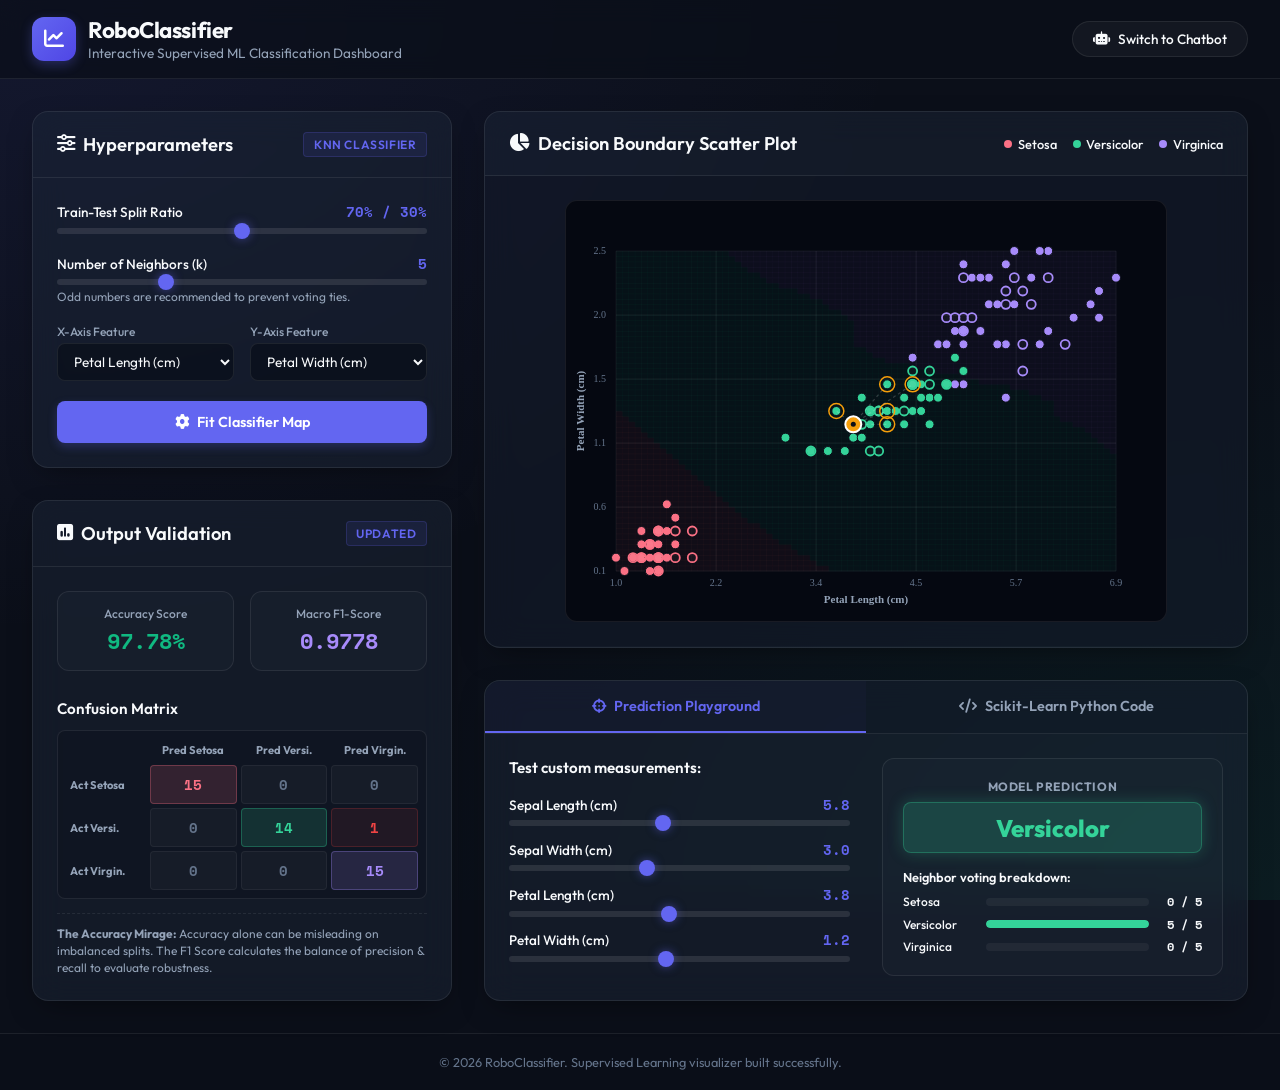
==== classification.html @ 51891d2e "Add Project 2: Data Classification Using AI Visual Simulator and pipeline" ====
<!DOCTYPE html>
<html lang="en">
<head>
    <meta charset="UTF-8">
    <meta name="viewport" content="width=device-width, initial-scale=1.0">
    <title>RoboClassifier - Data Classification Simulator</title>
    <!-- Google Fonts: Outfit & Space Mono -->
    <link rel="preconnect" href="https://fonts.googleapis.com">
    <link rel="preconnect" href="https://fonts.gstatic.com" crossorigin>
    <link href="https://fonts.googleapis.com/css2?family=Outfit:wght@300;400;500;600;700;800&family=Space+Mono:ital,wght@0,400;0,700;1,400;1,700&display=swap" rel="stylesheet">
    <!-- FontAwesome for Premium Icons -->
    <link rel="stylesheet" href="https://cdnjs.cloudflare.com/ajax/libs/font-awesome/6.4.0/css/all.min.css">
    <!-- Main Stylesheet -->
    <link rel="stylesheet" href="classification_styles.css">
</head>
<body>
    <header class="app-header">
        <div class="header-container">
            <div class="brand">
                <div class="brand-icon">
                    <i class="fa-solid fa-chart-line"></i>
                </div>
                <div>
                    <h1>RoboClassifier</h1>
                    <p class="tagline">Interactive Supervised ML Classification Dashboard</p>
                </div>
            </div>
            <nav class="nav-links">
                <a href="index.html" class="nav-link"><i class="fa-solid fa-robot"></i> Switch to Chatbot</a>
            </nav>
        </div>
    </header>

    <main class="dashboard-grid">
        <!-- LEFT COLUMN: Configurations, Controls & Performance Metrics -->
        <section class="left-panel">
            <!-- 1. Model Configurations -->
            <div class="card config-card">
                <div class="card-header">
                    <h2><i class="fa-solid fa-sliders"></i> Hyperparameters</h2>
                    <span class="badge">KNN Classifier</span>
                </div>
                <div class="card-body">
                    <div class="input-group">
                        <div class="slider-header">
                            <label for="split-slider">Train-Test Split Ratio</label>
                            <span class="slider-value" id="split-val">70% / 30%</span>
                        </div>
                        <input type="range" id="split-slider" min="50" max="90" value="70" step="5">
                    </div>

                    <div class="input-group">
                        <div class="slider-header">
                            <label for="k-slider">Number of Neighbors (k)</label>
                            <span class="slider-value" id="k-val">5</span>
                        </div>
                        <input type="range" id="k-slider" min="1" max="15" value="5" step="2">
                        <p class="input-tip">Odd numbers are recommended to prevent voting ties.</p>
                    </div>

                    <div class="axis-selectors">
                        <div class="input-group">
                            <label for="x-axis-select">X-Axis Feature</label>
                            <select id="x-axis-select">
                                <option value="0">Sepal Length (cm)</option>
                                <option value="1">Sepal Width (cm)</option>
                                <option value="2" selected>Petal Length (cm)</option>
                                <option value="3">Petal Width (cm)</option>
                            </select>
                        </div>
                        <div class="input-group">
                            <label for="y-axis-select">Y-Axis Feature</label>
                            <select id="y-axis-select">
                                <option value="0">Sepal Length (cm)</option>
                                <option value="1">Sepal Width (cm)</option>
                                <option value="2">Petal Length (cm)</option>
                                <option value="3" selected>Petal Width (cm)</option>
                            </select>
                        </div>
                    </div>

                    <button class="btn-primary btn-block" id="train-btn">
                        <i class="fa-solid fa-gear"></i> Fit Classifier Map
                    </button>
                </div>
            </div>

            <!-- 2. Performance Metrics Dashboard -->
            <div class="card metrics-card">
                <div class="card-header">
                    <h2><i class="fa-solid fa-square-poll-vertical"></i> Output Validation</h2>
                    <span class="badge" id="metrics-badge">Updated</span>
                </div>
                <div class="card-body">
                    <!-- Metric Cards Grid -->
                    <div class="metrics-summary">
                        <div class="metric-score-card">
                            <div class="score-label">Accuracy Score</div>
                            <div class="score-value text-green" id="accuracy-score-val">0.00%</div>
                        </div>
                        <div class="metric-score-card">
                            <div class="score-label">Macro F1-Score</div>
                            <div class="score-value text-purple" id="f1-score-val">0.0000</div>
                        </div>
                    </div>

                    <!-- Confusion Matrix -->
                    <div class="confusion-matrix-container">
                        <h3>Confusion Matrix</h3>
                        <div class="confusion-grid">
                            <div class="grid-header"></div>
                            <div class="grid-header">Pred Setosa</div>
                            <div class="grid-header">Pred Versi.</div>
                            <div class="grid-header">Pred Virgin.</div>

                            <div class="grid-label">Act Setosa</div>
                            <div class="grid-cell" id="cm-0-0">0</div>
                            <div class="grid-cell" id="cm-0-1">0</div>
                            <div class="grid-cell" id="cm-0-2">0</div>

                            <div class="grid-label">Act Versi.</div>
                            <div class="grid-cell" id="cm-1-0">0</div>
                            <div class="grid-cell" id="cm-1-1">0</div>
                            <div class="grid-cell" id="cm-1-2">0</div>

                            <div class="grid-label">Act Virgin.</div>
                            <div class="grid-cell" id="cm-2-0">0</div>
                            <div class="grid-cell" id="cm-2-1">0</div>
                            <div class="grid-cell" id="cm-2-2">0</div>
                        </div>
                        <p class="metrics-note">
                            <strong>The Accuracy Mirage:</strong> Accuracy alone can be misleading on imbalanced splits. The F1 Score calculates the balance of precision & recall to evaluate robustness.
                        </p>
                    </div>
                </div>
            </div>
        </section>

        <!-- RIGHT COLUMN: Scatter Plot / Boundaries & Prediction playground -->
        <section class="right-panel">
            <!-- 3. Interactive Scatter Plot & Boundary Canvas -->
            <div class="card plot-card">
                <div class="card-header">
                    <h2><i class="fa-solid fa-chart-pie"></i> Decision Boundary Scatter Plot</h2>
                    <div class="plot-legend">
                        <span class="legend-item"><span class="dot setosa"></span> Setosa</span>
                        <span class="legend-item"><span class="dot versicolor"></span> Versicolor</span>
                        <span class="legend-item"><span class="dot virginica"></span> Virginica</span>
                    </div>
                </div>
                <div class="plot-container">
                    <canvas id="scatter-canvas" width="600" height="420"></canvas>
                    <div class="canvas-loading" id="canvas-loading" style="display: none;">
                        <i class="fa-solid fa-rotate fa-spin"></i>
                        <span>Fitting Decision Boundaries...</span>
                    </div>
                </div>
            </div>

            <!-- 4. Dynamic Prediction Playground & Code View -->
            <div class="card control-card">
                <div class="tabs-header">
                    <button class="tab-btn active" data-tab="predict-tab"><i class="fa-solid fa-crosshairs"></i> Prediction Playground</button>
                    <button class="tab-btn" data-tab="code-tab"><i class="fa-solid fa-code"></i> Scikit-Learn Python Code</button>
                </div>

                <div class="tab-content" id="predict-tab">
                    <div class="predict-layout">
                        <!-- Left Sub-panel: Input Sliders -->
                        <div class="predict-sliders">
                            <h3>Test custom measurements:</h3>
                            <div class="input-group">
                                <div class="slider-header">
                                    <label for="sepal-len-slider">Sepal Length (cm)</label>
                                    <span class="slider-value" id="sepal-len-val">5.8</span>
                                </div>
                                <input type="range" id="sepal-len-slider" min="4.0" max="8.0" value="5.8" step="0.1">
                            </div>
                            <div class="input-group">
                                <div class="slider-header">
                                    <label for="sepal-wid-slider">Sepal Width (cm)</label>
                                    <span class="slider-value" id="sepal-wid-val">3.0</span>
                                </div>
                                <input type="range" id="sepal-wid-slider" min="2.0" max="4.5" value="3.0" step="0.1">
                            </div>
                            <div class="input-group">
                                <div class="slider-header">
                                    <label for="petal-len-slider">Petal Length (cm)</label>
                                    <span class="slider-value" id="petal-len-val">3.8</span>
                                </div>
                                <input type="range" id="petal-len-slider" min="1.0" max="7.0" value="3.8" step="0.1">
                            </div>
                            <div class="input-group">
                                <div class="slider-header">
                                    <label for="petal-wid-slider">Petal Width (cm)</label>
                                    <span class="slider-value" id="petal-wid-val">1.2</span>
                                </div>
                                <input type="range" id="petal-wid-slider" min="0.1" max="2.5" value="1.2" step="0.1">
                            </div>
                        </div>

                        <!-- Right Sub-panel: Live Output Prediction -->
                        <div class="predict-result-box">
                            <div class="result-label">Model Prediction</div>
                            <div class="result-class-badge" id="predicted-class-badge">-</div>
                            
                            <div class="neighbor-votes">
                                <h4>Neighbor voting breakdown:</h4>
                                <div class="votes-list" id="votes-list">
                                    <!-- Dynamic neighbor votes list -->
                                </div>
                            </div>
                        </div>
                    </div>
                </div>

                <div class="tab-content hidden" id="code-tab">
                    <div class="code-viewer-header">
                        <span>classification.py (sklearn pipeline)</span>
                        <button id="copy-code-btn" class="btn-icon" title="Copy code">
                            <i class="fa-regular fa-copy"></i>
                        </button>
                    </div>
                    <pre class="code-block"><code id="python-code-content"># Loading sklearn pipeline...</code></pre>
                </div>
            </div>
        </section>
    </main>

    <footer class="app-footer">
        <p>&copy; 2026 RoboClassifier. Supervised Learning visualizer built successfully.</p>
    </footer>

    <!-- App Logic Script -->
    <script src="classification_app.js"></script>
</body>
</html>
---- classification_styles.css ----
/* ==========================================================================
   RoboClassifier - CSS Styling Sheet
   Aesthetics: Slate dark mode, machine learning layouts, metrics cards
   ========================================================================== */

/* --- Design Tokens --- */
:root {
    --bg-primary: #0b0f19;
    --bg-secondary: #131926;
    --bg-card: rgba(30, 41, 59, 0.45);
    --border-color: rgba(255, 255, 255, 0.08);
    --border-focus: rgba(99, 102, 241, 0.5);
    
    --text-primary: #f8fafc;
    --text-muted: #94a3b8;
    --text-dark: #64748b;
    
    --color-primary: #6366f1; /* Indigo */
    --color-success: #10b981; /* Emerald */
    --color-warning: #f59e0b; /* Amber */
    --color-danger: #ef4444; /* Rose */
    
    /* Target Class Colors */
    --color-setosa: #fb7185; /* Soft Rose */
    --color-setosa-glow: rgba(251, 113, 133, 0.2);
    --color-versicolor: #34d399; /* Soft Emerald */
    --color-versicolor-glow: rgba(52, 211, 153, 0.2);
    --color-virginica: #a78bfa; /* Soft Violet */
    --color-virginica-glow: rgba(167, 139, 250, 0.2);

    --color-terminal-bg: #050811;
    --font-sans: 'Outfit', -apple-system, BlinkMacSystemFont, "Segoe UI", Roboto, sans-serif;
    --font-mono: 'Space Mono', monospace;
    --transition-fast: 0.2s ease;
    --transition-smooth: 0.35s cubic-bezier(0.4, 0, 0.2, 1);
    --card-shadow: 0 10px 30px -10px rgba(0, 0, 0, 0.5);
}

/* --- Base Setup --- */
* {
    margin: 0;
    padding: 0;
    box-sizing: border-box;
}

body {
    background-color: var(--bg-primary);
    background-image: 
        radial-gradient(at 0% 0%, rgba(99, 102, 241, 0.1) 0px, transparent 50%),
        radial-gradient(at 100% 100%, rgba(16, 185, 129, 0.08) 0px, transparent 50%);
    background-attachment: fixed;
    color: var(--text-primary);
    font-family: var(--font-sans);
    min-height: 100vh;
    display: flex;
    flex-direction: column;
}

/* --- Header & Navigation --- */
.app-header {
    background: rgba(11, 15, 25, 0.7);
    backdrop-filter: blur(12px);
    border-bottom: 1px solid var(--border-color);
    position: sticky;
    top: 0;
    z-index: 100;
}

.header-container {
    max-width: 1400px;
    margin: 0 auto;
    padding: 1rem 2rem;
    display: flex;
    justify-content: space-between;
    align-items: center;
}

.brand {
    display: flex;
    align-items: center;
    gap: 0.75rem;
}

.brand-icon {
    width: 2.75rem;
    height: 2.75rem;
    background: linear-gradient(135deg, var(--color-primary), #4f46e5);
    border-radius: 0.75rem;
    display: flex;
    align-items: center;
    justify-content: center;
    color: white;
    font-size: 1.25rem;
    box-shadow: 0 4px 12px rgba(99, 102, 241, 0.3);
}

.brand h1 {
    font-size: 1.4rem;
    font-weight: 700;
    letter-spacing: -0.02em;
}

.tagline {
    font-size: 0.85rem;
    color: var(--text-muted);
}

.nav-links {
    display: flex;
    align-items: center;
}

.nav-link {
    display: flex;
    align-items: center;
    gap: 0.5rem;
    background: rgba(255, 255, 255, 0.04);
    border: 1px solid var(--border-color);
    padding: 0.5rem 1.25rem;
    border-radius: 50px;
    font-size: 0.85rem;
    font-weight: 500;
    text-decoration: none;
    color: var(--text-primary);
    transition: var(--transition-fast);
}

.nav-link:hover {
    background: rgba(99, 102, 241, 0.15);
    border-color: var(--color-primary);
    box-shadow: 0 0 10px rgba(99, 102, 241, 0.15);
}

/* --- Layout Grid --- */
.dashboard-grid {
    flex: 1;
    max-width: 1400px;
    width: 100%;
    margin: 0 auto;
    padding: 2rem;
    display: grid;
    grid-template-columns: 420px 1fr;
    gap: 2rem;
}

.left-panel, .right-panel {
    display: flex;
    flex-direction: column;
    gap: 2rem;
}

/* --- Cards --- */
.card {
    background: var(--bg-card);
    backdrop-filter: blur(16px);
    -webkit-backdrop-filter: blur(16px);
    border: 1px solid var(--border-color);
    border-radius: 1rem;
    box-shadow: var(--card-shadow);
    display: flex;
    flex-direction: column;
    overflow: hidden;
    transition: border-color var(--transition-fast);
}

.card:hover {
    border-color: rgba(255, 255, 255, 0.12);
}

.card-header {
    padding: 1.25rem 1.5rem;
    border-bottom: 1px solid var(--border-color);
    display: flex;
    justify-content: space-between;
    align-items: center;
}

.card-header h2 {
    font-size: 1.15rem;
    font-weight: 600;
    display: flex;
    align-items: center;
    gap: 0.5rem;
}

.card-body {
    padding: 1.5rem;
    display: flex;
    flex-direction: column;
    gap: 1.25rem;
}

.badge {
    background: rgba(99, 102, 241, 0.1);
    color: var(--color-primary);
    border: 1px solid rgba(99, 102, 241, 0.2);
    font-size: 0.75rem;
    padding: 0.25rem 0.6rem;
    border-radius: 4px;
    font-weight: 600;
    letter-spacing: 0.05em;
    text-transform: uppercase;
}

/* --- Hyperparameter Controls --- */
.input-group {
    display: flex;
    flex-direction: column;
}

.slider-header {
    display: flex;
    justify-content: space-between;
    align-items: center;
    margin-bottom: 0.35rem;
}

.slider-header label {
    font-size: 0.85rem;
    font-weight: 500;
    color: var(--text-primary);
}

.slider-value {
    font-family: var(--font-mono);
    font-size: 0.85rem;
    font-weight: 700;
    color: var(--color-primary);
}

input[type="range"] {
    -webkit-appearance: none;
    width: 100%;
    height: 6px;
    border-radius: 3px;
    background: rgba(255, 255, 255, 0.1);
    outline: none;
    transition: background 0.3s;
}

input[type="range"]::-webkit-slider-thumb {
    -webkit-appearance: none;
    appearance: none;
    width: 16px;
    height: 16px;
    border-radius: 50%;
    background: var(--color-primary);
    cursor: pointer;
    box-shadow: 0 0 10px rgba(99, 102, 241, 0.5);
    transition: var(--transition-fast);
}

input[type="range"]::-webkit-slider-thumb:hover {
    transform: scale(1.2);
}

.input-tip {
    font-size: 0.75rem;
    color: var(--text-muted);
    margin-top: 0.25rem;
}

.axis-selectors {
    display: grid;
    grid-template-columns: 1fr 1fr;
    gap: 1rem;
}

.axis-selectors label {
    font-size: 0.75rem;
    color: var(--text-muted);
    margin-bottom: 0.25rem;
    font-weight: 500;
}

select {
    background: rgba(5, 8, 17, 0.5);
    border: 1px solid var(--border-color);
    border-radius: 0.5rem;
    color: var(--text-primary);
    padding: 0.5rem 0.75rem;
    font-family: var(--font-sans);
    font-size: 0.85rem;
    outline: none;
    transition: var(--transition-fast);
    cursor: pointer;
}

select:focus {
    border-color: var(--color-primary);
}

.btn-primary {
    background: var(--color-primary);
    color: white;
    border: none;
    padding: 0.75rem 1.25rem;
    border-radius: 0.5rem;
    font-family: var(--font-sans);
    font-size: 0.9rem;
    font-weight: 600;
    cursor: pointer;
    display: inline-flex;
    align-items: center;
    justify-content: center;
    gap: 0.5rem;
    transition: var(--transition-fast);
    box-shadow: 0 4px 10px rgba(99, 102, 241, 0.25);
}

.btn-primary:hover {
    background: #4f46e5;
    transform: translateY(-1px);
    box-shadow: 0 6px 15px rgba(99, 102, 241, 0.35);
}

.btn-block {
    width: 100%;
}

/* --- Metrics & Output Validation --- */
.metrics-summary {
    display: grid;
    grid-template-columns: 1fr 1fr;
    gap: 1rem;
    margin-bottom: 0.5rem;
}

.metric-score-card {
    background: rgba(255, 255, 255, 0.02);
    border: 1px solid var(--border-color);
    border-radius: 0.75rem;
    padding: 0.85rem;
    text-align: center;
}

.score-label {
    font-size: 0.75rem;
    color: var(--text-muted);
    font-weight: 500;
    margin-bottom: 0.25rem;
}

.score-value {
    font-size: 1.35rem;
    font-weight: 700;
    font-family: var(--font-mono);
}

.score-value.text-green { color: var(--color-success); }
.score-value.text-purple { color: #a78bfa; }

.confusion-matrix-container h3 {
    font-size: 0.95rem;
    font-weight: 600;
    margin-bottom: 0.75rem;
    color: var(--text-primary);
}

.confusion-grid {
    display: grid;
    grid-template-columns: 80px repeat(3, 1fr);
    gap: 4px;
    background: rgba(5, 8, 17, 0.2);
    border: 1px solid var(--border-color);
    padding: 8px;
    border-radius: 0.5rem;
}

.grid-header {
    font-size: 0.7rem;
    font-weight: 700;
    color: var(--text-muted);
    text-align: center;
    padding: 4px;
    display: flex;
    align-items: center;
    justify-content: center;
}

.grid-label {
    font-size: 0.7rem;
    font-weight: 700;
    color: var(--text-muted);
    display: flex;
    align-items: center;
    padding: 4px;
}

.grid-cell {
    background: rgba(255, 255, 255, 0.03);
    border: 1px solid rgba(255, 255, 255, 0.05);
    border-radius: 4px;
    font-family: var(--font-mono);
    font-size: 0.9rem;
    font-weight: 700;
    text-align: center;
    padding: 8px;
    display: flex;
    align-items: center;
    justify-content: center;
    transition: var(--transition-fast);
}

/* Diagonal cell highlights (True Positives) */
#cm-0-0 { background: rgba(251, 113, 133, 0.15); color: var(--color-setosa); border-color: rgba(251, 113, 133, 0.3); }
#cm-1-1 { background: rgba(52, 211, 153, 0.15); color: var(--color-versicolor); border-color: rgba(52, 211, 153, 0.3); }
#cm-2-2 { background: rgba(167, 139, 250, 0.15); color: var(--color-virginica); border-color: rgba(167, 139, 250, 0.3); }

/* Off-diagonal cells (Errors) */
.grid-cell:not(#cm-0-0):not(#cm-1-1):not(#cm-2-2) {
    color: var(--text-dark);
}
.grid-cell:not(#cm-0-0):not(#cm-1-1):not(#cm-2-2).has-error {
    color: var(--color-danger);
    background: rgba(239, 68, 68, 0.08);
    border-color: rgba(239, 68, 68, 0.2);
}

.metrics-note {
    font-size: 0.75rem;
    color: var(--text-muted);
    line-height: 1.4;
    margin-top: 0.85rem;
    border-top: 1px dashed var(--border-color);
    padding-top: 0.75rem;
}

/* --- Scatter Plot Container --- */
.plot-card {
    flex: 1;
}

.plot-legend {
    display: flex;
    gap: 1rem;
    font-size: 0.8rem;
    font-weight: 500;
}

.legend-item {
    display: flex;
    align-items: center;
    gap: 0.35rem;
}

.dot {
    width: 8px;
    height: 8px;
    border-radius: 50%;
}
.dot.setosa { background: var(--color-setosa); }
.dot.versicolor { background: var(--color-versicolor); }
.dot.virginica { background: var(--color-virginica); }

.plot-container {
    padding: 1.5rem;
    display: flex;
    justify-content: center;
    align-items: center;
    position: relative;
    background: rgba(5, 8, 17, 0.2);
}

#scatter-canvas {
    max-width: 100%;
    background: var(--color-terminal-bg);
    border: 1px solid var(--border-color);
    border-radius: 0.75rem;
    display: block;
}

.canvas-loading {
    position: absolute;
    top: 0;
    left: 0;
    right: 0;
    bottom: 0;
    background: rgba(11, 15, 25, 0.8);
    display: flex;
    flex-direction: column;
    align-items: center;
    justify-content: center;
    gap: 0.75rem;
    font-size: 0.95rem;
    font-weight: 500;
}

.canvas-loading i {
    font-size: 2rem;
    color: var(--color-primary);
}

/* --- Control Cards & Tab Panels --- */
.control-card {
    min-height: 290px;
}

.tabs-header {
    display: flex;
    border-bottom: 1px solid var(--border-color);
    background: rgba(11, 15, 25, 0.2);
}

.tab-btn {
    flex: 1;
    background: none;
    border: none;
    color: var(--text-muted);
    padding: 1rem;
    font-family: var(--font-sans);
    font-weight: 600;
    font-size: 0.9rem;
    cursor: pointer;
    transition: var(--transition-fast);
    border-bottom: 2px solid transparent;
    display: flex;
    align-items: center;
    justify-content: center;
    gap: 0.5rem;
}

.tab-btn:hover {
    color: var(--text-primary);
    background: rgba(255, 255, 255, 0.02);
}

.tab-btn.active {
    color: var(--color-primary);
    border-bottom-color: var(--color-primary);
    background: rgba(99, 102, 241, 0.03);
}

.tab-content {
    padding: 1.5rem;
    display: flex;
    flex-direction: column;
}

.tab-content.hidden {
    display: none !important;
}

/* Prediction Playground layout */
.predict-layout {
    display: grid;
    grid-template-columns: 1fr 1fr;
    gap: 2rem;
}

.predict-sliders {
    display: flex;
    flex-direction: column;
    gap: 0.85rem;
}

.predict-sliders h3 {
    font-size: 0.95rem;
    font-weight: 600;
    color: var(--text-primary);
    margin-bottom: 0.25rem;
}

.predict-result-box {
    background: rgba(255, 255, 255, 0.02);
    border: 1px solid var(--border-color);
    border-radius: 0.75rem;
    padding: 1.25rem;
    display: flex;
    flex-direction: column;
    justify-content: center;
}

.result-label {
    font-size: 0.75rem;
    color: var(--text-muted);
    text-transform: uppercase;
    letter-spacing: 0.05em;
    font-weight: 700;
    text-align: center;
    margin-bottom: 0.5rem;
}

.result-class-badge {
    font-size: 1.5rem;
    font-weight: 800;
    text-align: center;
    padding: 0.6rem 1.2rem;
    border-radius: 0.5rem;
    border: 1px solid transparent;
    transition: var(--transition-smooth);
    margin-bottom: 1rem;
}

.result-class-badge.setosa-match {
    background: var(--color-setosa-glow);
    color: var(--color-setosa);
    border-color: rgba(251, 113, 133, 0.3);
    box-shadow: 0 0 15px rgba(251, 113, 133, 0.25);
}

.result-class-badge.versicolor-match {
    background: var(--color-versicolor-glow);
    color: var(--color-versicolor);
    border-color: rgba(52, 211, 153, 0.3);
    box-shadow: 0 0 15px rgba(52, 211, 153, 0.25);
}

.result-class-badge.virginica-match {
    background: var(--color-virginica-glow);
    color: var(--color-virginica);
    border-color: rgba(167, 139, 250, 0.3);
    box-shadow: 0 0 15px rgba(167, 139, 250, 0.25);
}

.neighbor-votes h4 {
    font-size: 0.8rem;
    color: var(--text-primary);
    margin-bottom: 0.5rem;
    font-weight: 600;
}

.votes-list {
    display: flex;
    flex-direction: column;
    gap: 0.35rem;
}

.vote-bar-item {
    display: flex;
    align-items: center;
    font-size: 0.75rem;
    gap: 0.5rem;
}

.vote-label {
    width: 75px;
    font-weight: 500;
}

.vote-bar-bg {
    flex: 1;
    height: 8px;
    background: rgba(255, 255, 255, 0.05);
    border-radius: 4px;
    overflow: hidden;
}

.vote-bar-fill {
    height: 100%;
    width: 0%;
    transition: width var(--transition-smooth);
    border-radius: 4px;
}

.vote-bar-fill.setosa { background: var(--color-setosa); }
.vote-bar-fill.versicolor { background: var(--color-versicolor); }
.vote-bar-fill.virginica { background: var(--color-virginica); }

.vote-count {
    width: 45px;
    text-align: right;
    font-family: var(--font-mono);
    font-weight: 700;
}

/* Code Viewer Tab */
.code-viewer-header {
    display: flex;
    justify-content: space-between;
    align-items: center;
    margin-bottom: 0.75rem;
    font-size: 0.8rem;
    color: var(--text-muted);
    font-family: var(--font-mono);
}

.btn-icon {
    background: none;
    border: none;
    color: var(--text-muted);
    cursor: pointer;
    padding: 0.4rem;
    border-radius: 0.35rem;
    transition: var(--transition-fast);
}

.btn-icon:hover {
    color: var(--color-primary);
    background: rgba(99, 102, 241, 0.08);
}

.code-block {
    background: var(--color-terminal-bg);
    border: 1px solid var(--border-color);
    border-radius: 0.5rem;
    padding: 1.15rem;
    overflow: auto;
    flex: 1;
    font-family: var(--font-mono);
    font-size: 0.8rem;
    line-height: 1.5;
    color: #e2e8f0;
}

/* --- Footer Elements --- */
.app-footer {
    background: rgba(11, 15, 25, 0.5);
    border-top: 1px solid var(--border-color);
    padding: 1.25rem;
    text-align: center;
    font-size: 0.8rem;
    color: var(--text-dark);
}

/* --- Responsive Adjustments --- */
@media (max-width: 1024px) {
    .dashboard-grid {
        grid-template-columns: 1fr;
    }
}

@media (max-width: 600px) {
    .header-container {
        flex-direction: column;
        align-items: flex-start;
        gap: 1rem;
    }
    
    .nav-links {
        align-self: flex-end;
    }
    
    .dashboard-grid {
        padding: 1rem;
    }
    
    .predict-layout {
        grid-template-columns: 1fr;
        gap: 1.5rem;
    }
}
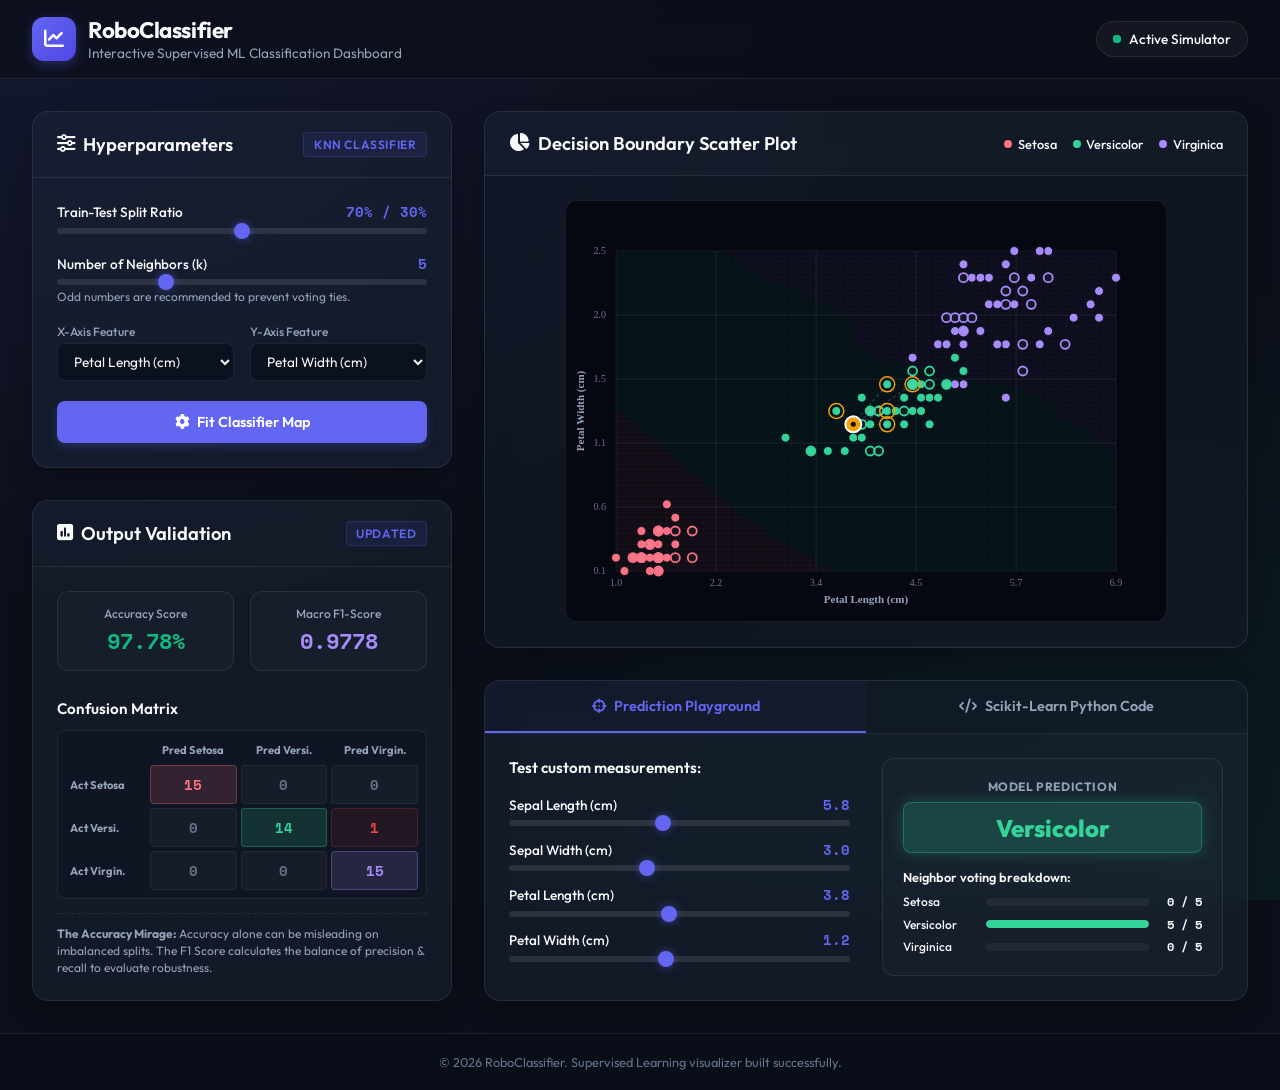
==== commit 897602d2: "Decouple Project 1 and Project 2 as independent projects" ====
--- a/classification.html
+++ b/classification.html
@@ -25,9 +25,10 @@
                     <p class="tagline">Interactive Supervised ML Classification Dashboard</p>
                 </div>
             </div>
-            <nav class="nav-links">
-                <a href="index.html" class="nav-link"><i class="fa-solid fa-robot"></i> Switch to Chatbot</a>
-            </nav>
+            <div class="status-indicator">
+                <span class="pulse-dot"></span>
+                <span>Active Simulator</span>
+            </div>
         </div>
     </header>
 
--- a/classification_styles.css
+++ b/classification_styles.css
@@ -105,30 +105,41 @@
     color: var(--text-muted);
 }
 
-.nav-links {
-    display: flex;
-    align-items: center;
-}
-
-.nav-link {
+.status-indicator {
     display: flex;
     align-items: center;
     gap: 0.5rem;
     background: rgba(255, 255, 255, 0.04);
     border: 1px solid var(--border-color);
-    padding: 0.5rem 1.25rem;
+    padding: 0.5rem 1rem;
     border-radius: 50px;
     font-size: 0.85rem;
     font-weight: 500;
-    text-decoration: none;
-    color: var(--text-primary);
-    transition: var(--transition-fast);
-}
-
-.nav-link:hover {
-    background: rgba(99, 102, 241, 0.15);
-    border-color: var(--color-primary);
-    box-shadow: 0 0 10px rgba(99, 102, 241, 0.15);
+}
+
+.pulse-dot {
+    width: 8px;
+    height: 8px;
+    background-color: var(--color-success);
+    border-radius: 50%;
+    position: relative;
+}
+
+.pulse-dot::after {
+    content: '';
+    position: absolute;
+    width: 100%;
+    height: 100%;
+    background-color: var(--color-success);
+    border-radius: 50%;
+    top: 0;
+    left: 0;
+    animation: pulse 1.5s infinite;
+}
+
+@keyframes pulse {
+    0% { transform: scale(1); opacity: 1; }
+    100% { transform: scale(2.5); opacity: 0; }
 }
 
 /* --- Layout Grid --- */
